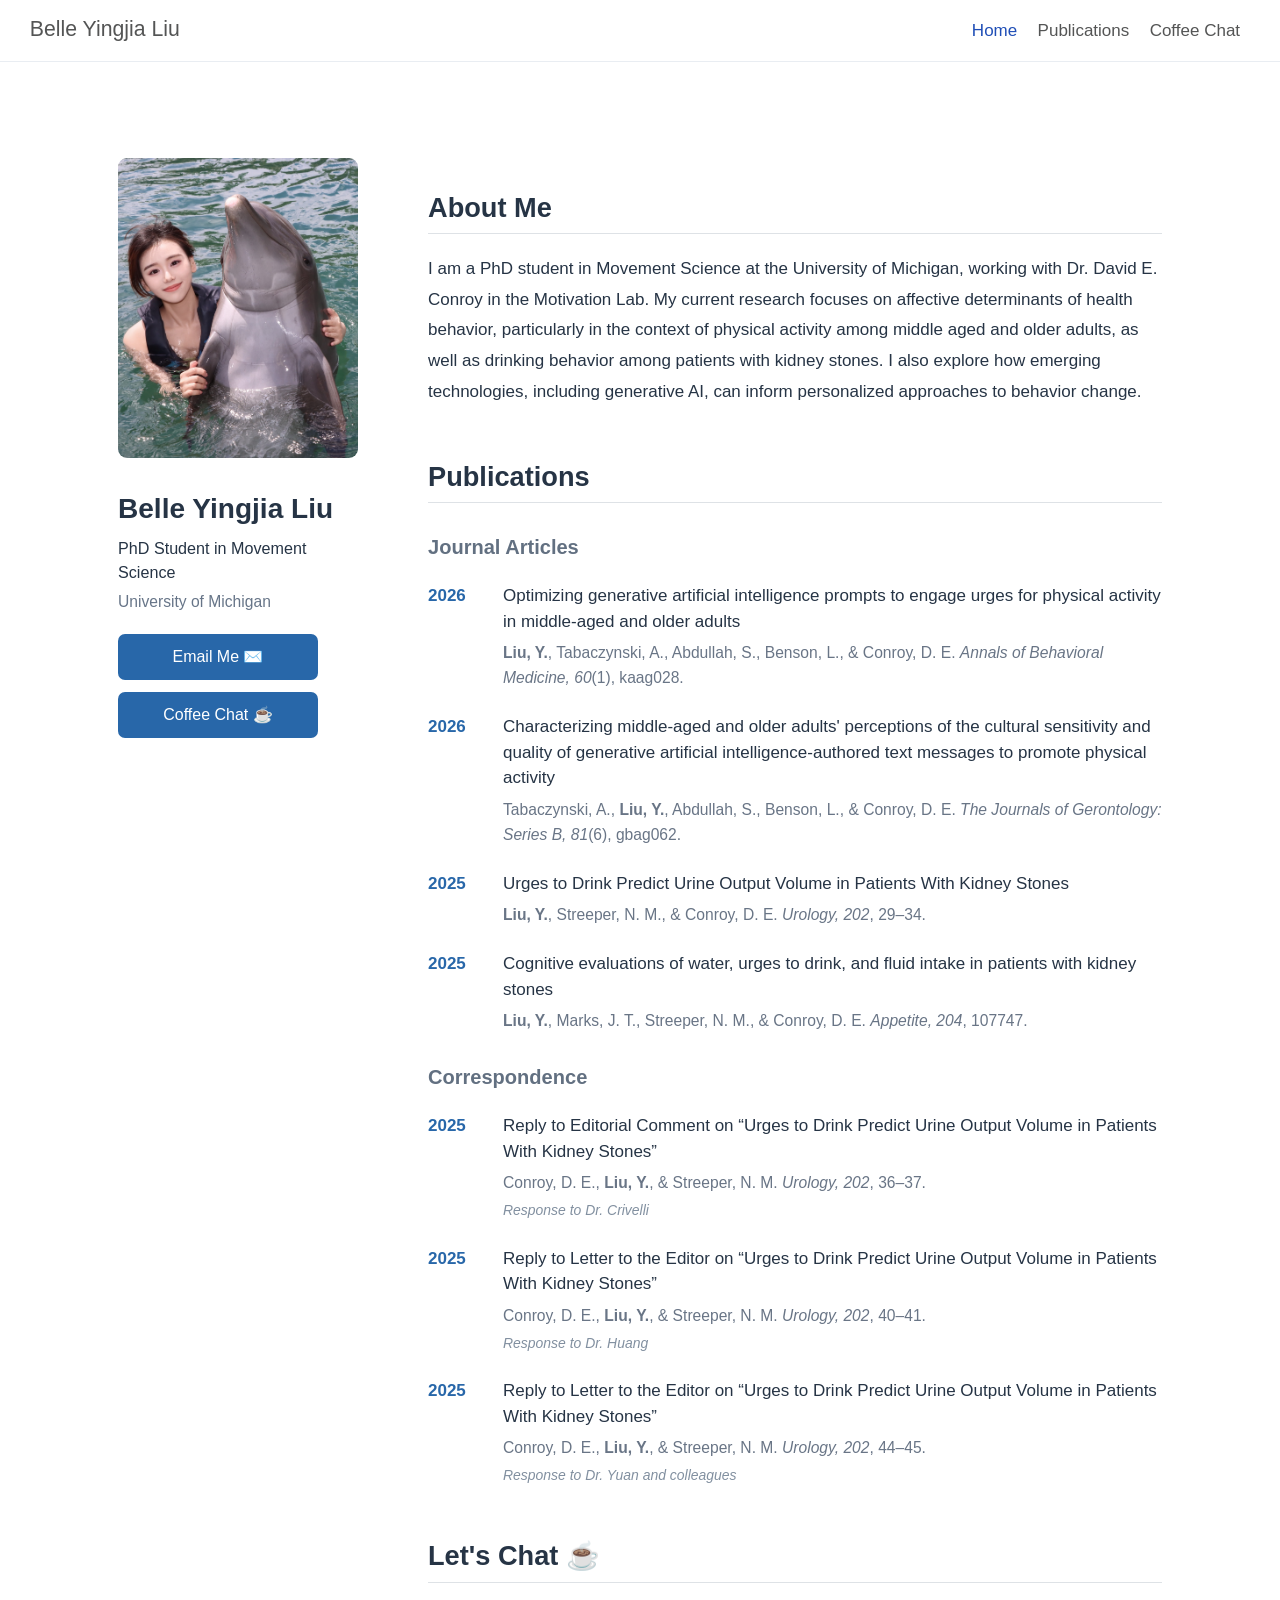
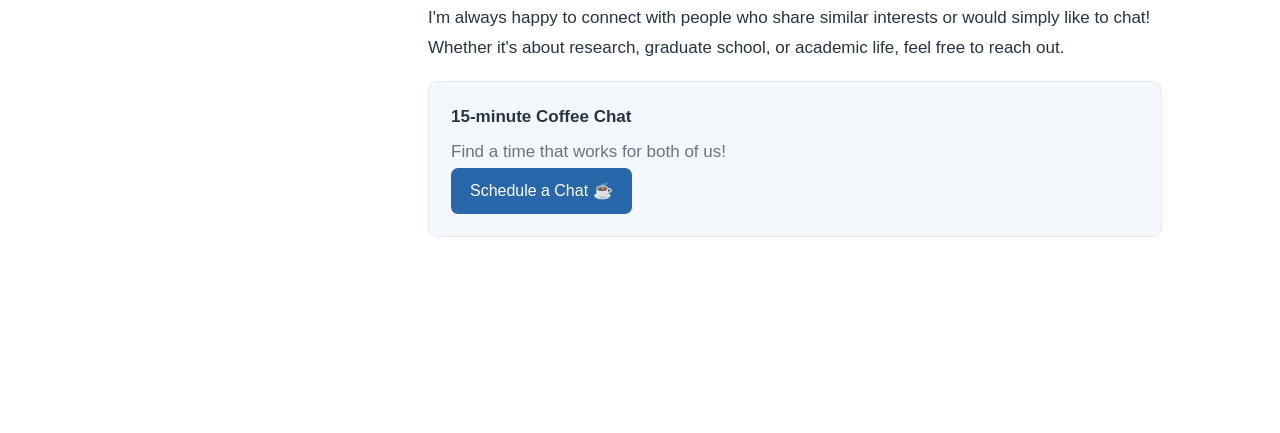
==== index.html @ 6e609e0e "Built site for gh-pages" ====
<!DOCTYPE html>
<html xmlns="http://www.w3.org/1999/xhtml" lang="en" xml:lang="en"><head>

<meta charset="utf-8">
<meta name="generator" content="quarto-1.11.9">

<meta name="viewport" content="width=device-width, initial-scale=1.0, user-scalable=yes">


<title>Belle Yingjia Liu</title>
<style>
/* Default styles provided by pandoc.
** See https://pandoc.org/MANUAL.html#variables-for-html for config info.
*/
span.smallcaps{font-variant: small-caps;}
div.columns{display: flex; gap: 1.5em;}
div.column{flex: auto;}
@media screen {
div.columns{gap: min(4vw, 1.5em);}
div.column{overflow-x: auto;}
}
div.hanging-indent{margin-left: 1.5em; text-indent: -1.5em;}
ul.task-list{list-style: none;}
ul.task-list li input[type="checkbox"] {
  width: 0.8em;
  margin: 0 0.8em 0.2em -1em; /* quarto-specific, see https://github.com/quarto-dev/quarto-cli/issues/4556 */ 
  vertical-align: middle;
}
</style>


<script src="site_libs/quarto-nav/quarto-nav.js"></script>
<script src="site_libs/quarto-nav/headroom.min.js"></script>
<script src="site_libs/clipboard/clipboard.min.js"></script>
<script src="site_libs/quarto-html/quarto.js" type="module"></script>
<script src="site_libs/quarto-html/tabsets/tabsets.js" type="module"></script>
<script src="site_libs/quarto-html/scrollable-regions/scrollable-regions.js" type="module"></script>
<script src="site_libs/quarto-html/popper.min.js"></script>
<script src="site_libs/quarto-html/tippy.umd.min.js"></script>
<script src="site_libs/quarto-html/anchor.min.js"></script>
<link href="site_libs/quarto-html/tippy.css" rel="stylesheet">
<link href="site_libs/quarto-html/quarto-syntax-highlighting-63b5708e65d6cd79cd7618c58d0c21e7.css" rel="stylesheet" id="quarto-text-highlighting-styles">
<script src="site_libs/bootstrap/bootstrap.min.js"></script>
<link href="site_libs/bootstrap/bootstrap-icons.css" rel="stylesheet">
<link href="site_libs/bootstrap/bootstrap-d31a0c91b01e363be7b7a36e602e2c70.min.css" rel="stylesheet" append-hash="true" id="quarto-bootstrap" data-mode="light">
<script id="quarto-search-options" type="application/json">{
  "language": {
    "search-no-results-text": "No results",
    "search-matching-documents-text": "matching documents",
    "search-copy-link-title": "Copy link to search",
    "search-hide-matches-text": "Hide additional matches",
    "search-more-match-text": "more match in this document",
    "search-more-matches-text": "more matches in this document",
    "search-clear-button-title": "Clear",
    "search-text-placeholder": "",
    "search-detached-cancel-button-title": "Cancel",
    "search-submit-button-title": "Submit",
    "search-label": "Search"
  }
}</script>


<link rel="stylesheet" href="styles.css">
</head>

<body class="nav-fixed quarto-light"><a id="quarto-skip-link" class="visually-hidden-focusable" href="#quarto-document-content">Skip to main content</a>

<div id="quarto-search-results"></div>
  <header id="quarto-header" class="headroom fixed-top">
    <nav class="navbar navbar-expand-lg " data-bs-theme="dark" aria-label="Site">
      <div class="navbar-container container-fluid">
      <div class="navbar-brand-container mx-auto">
    <a class="navbar-brand" href="./index.html">
    <span class="navbar-title">Belle Yingjia Liu</span>
    </a>
  </div>
          <button class="navbar-toggler" type="button" data-bs-toggle="collapse" data-bs-target="#navbarCollapse" aria-controls="navbarCollapse" aria-expanded="false" aria-label="Toggle navigation" onclick="if (window.quartoToggleHeadroom) { window.quartoToggleHeadroom(); }">
  <span class="navbar-toggler-icon"></span>
</button>
          <div class="collapse navbar-collapse" id="navbarCollapse">
            <ul class="navbar-nav navbar-nav-scroll ms-auto">
  <li class="nav-item">
    <a class="nav-link active" href="./index.html" aria-current="page"> 
<span class="menu-text">Home</span></a>
  </li>  
  <li class="nav-item">
    <a class="nav-link" href="./index.html#publications"> 
<span class="menu-text">Publications</span></a>
  </li>  
  <li class="nav-item">
    <a class="nav-link" href="./index.html#coffee-chat"> 
<span class="menu-text">Coffee Chat</span></a>
  </li>  
</ul>
          </div> <!-- /navcollapse -->
            <div class="quarto-navbar-tools">
</div>
      </div> <!-- /container-fluid -->
    </nav>
</header>
<!-- content -->
<div id="quarto-content" class="quarto-container page-columns page-rows-contents page-layout-full page-navbar">
<!-- sidebar -->
<!-- margin-sidebar -->
    
<!-- main -->
<main class="content column-page" id="quarto-document-content" tabindex="-1">

<header id="title-block-header" class="quarto-title-block default">
<div class="quarto-title">
<h1 class="title">Belle Yingjia Liu</h1>
</div>



<div class="quarto-title-meta column-page">

    
  
    
  </div>
  


</header>


<div class="academic-layout">

  <div class="profile-sidebar">
    <img src="images/profile.jpg" alt="Belle Yingjia Liu" class="profile-photo">

    <h1>Belle Yingjia Liu</h1>
    <p class="position">PhD Student in Movement Science</p>
    <p class="affiliation">University of Michigan</p>


    <div class="contact-actions">
    <a href="mailto:belleliu@umich.edu" class="coffee-button">
        Email Me ✉️ 
    </a>

    <a href="#coffee-chat" class="coffee-button">
        Coffee Chat ☕ 
    </a>
    </div>

  </div>

  <div class="academic-content">

    <section id="about">
    <h2 class="anchored">About Me</h2>
    <p>
        I am a PhD student in Movement Science at the University of Michigan, working with Dr. David E. Conroy in the Motivation Lab. My current research focuses on affective determinants of health behavior, particularly in the context of physical activity among middle aged and older adults, as well as drinking behavior among patients with kidney stones. I also explore how emerging technologies, including generative AI, can inform personalized approaches to behavior change.
    </p>
    </section>

    <section id="publications">
    <h2 class="anchored">Publications</h2>

    <h3 class="publication-group-heading anchored">Journal Articles</h3>

    <div class="publication">
        <span class="year">2026</span>
        <div>
        <strong>
            <a href="https://doi.org/10.1093/abm/kaag028">
            Optimizing generative artificial intelligence
            prompts to engage urges for physical activity
            in middle-aged and older adults
            </a>
        </strong>
        <p>
            <strong>Liu, Y.</strong>, Tabaczynski, A.,
            Abdullah, S., Benson, L., &amp; Conroy, D. E.
            <em>Annals of Behavioral Medicine, 60</em>(1),
            kaag028.
        </p>
        </div>
    </div>

    <div class="publication">
        <span class="year">2026</span>
        <div>
        <strong>
            <a href="https://doi.org/10.1093/geronb/gbag062">
            Characterizing middle-aged and older adults'
            perceptions of the cultural sensitivity and
            quality of generative artificial
            intelligence-authored text messages to
            promote physical activity
            </a>
        </strong>
        <p>
            Tabaczynski, A., <strong>Liu, Y.</strong>,
            Abdullah, S., Benson, L., &amp; Conroy, D. E.
            <em>The Journals of Gerontology: Series B,
            81</em>(6), gbag062.
        </p>
        </div>
    </div>

    <div class="publication">
        <span class="year">2025</span>
        <div>
        <strong>
            <a href="https://doi.org/10.1016/j.urology.2025.04.035">
            Urges to Drink Predict Urine Output Volume
            in Patients With Kidney Stones
            </a>
        </strong>
        <p>
            <strong>Liu, Y.</strong>, Streeper, N. M.,
            &amp; Conroy, D. E.
            <em>Urology, 202</em>, 29–34.
        </p>
        </div>
    </div>

    <div class="publication">
        <span class="year">2025</span>
        <div>
        <strong>
            <a href="https://doi.org/10.1016/j.appet.2024.107747">
            Cognitive evaluations of water, urges to drink,
            and fluid intake in patients with kidney stones
            </a>
        </strong>
        <p>
            <strong>Liu, Y.</strong>, Marks, J. T.,
            Streeper, N. M., &amp; Conroy, D. E.
            <em>Appetite, 204</em>, 107747.
        </p>
        </div>
    </div>

    <h3 class="publication-group-heading anchored">Correspondence</h3>

    <div class="publication">
        <span class="year">2025</span>
        <div>
        <strong>
            <a href="https://doi.org/10.1016/j.urology.2025.05.055">
            Reply to Editorial Comment on
            “Urges to Drink Predict Urine Output Volume
            in Patients With Kidney Stones”
            </a>
        </strong>
        <p>
            Conroy, D. E., <strong>Liu, Y.</strong>,
            &amp; Streeper, N. M.
            <em>Urology, 202</em>, 36–37.
        </p>
        <p class="reply-context">
            Response to Dr. Crivelli
        </p>
        </div>
    </div>

    <div class="publication">
        <span class="year">2025</span>
        <div>
        <strong>
            <a href="https://doi.org/10.1016/j.urology.2025.05.049">
            Reply to Letter to the Editor on
            “Urges to Drink Predict Urine Output Volume
            in Patients With Kidney Stones”
            </a>
        </strong>
        <p>
            Conroy, D. E., <strong>Liu, Y.</strong>,
            &amp; Streeper, N. M.
            <em>Urology, 202</em>, 40–41.
        </p>
        <p class="reply-context">
            Response to Dr. Huang
        </p>
        </div>
    </div>

    <div class="publication">
        <span class="year">2025</span>
        <div>
        <strong>
            <a href="https://doi.org/10.1016/j.urology.2025.05.054">
            Reply to Letter to the Editor on
            “Urges to Drink Predict Urine Output Volume
            in Patients With Kidney Stones”
            </a>
        </strong>
        <p>
            Conroy, D. E., <strong>Liu, Y.</strong>,
            &amp; Streeper, N. M.
            <em>Urology, 202</em>, 44–45.
        </p>
        <p class="reply-context">
            Response to Dr. Yuan and colleagues
        </p>
        </div>
    </div>

    </section>


    
    
    <section id="coffee-chat">
    <h2 class="anchored">Let's Chat ☕</h2>

    <p>
        I'm always happy to connect with people
        who share similar interests or would simply
        like to chat! Whether it's about research,
        graduate school, or academic life,
        feel free to reach out.
    </p>

    <div class="booking-card">
        <strong>15-minute Coffee Chat</strong>
        <p>
        Find a time that works for both of us!
        </p>

        <a href="https://calendar.app.google/J6MBMB7j5QumhRT88" target="_blank" rel="noopener noreferrer" class="coffee-button">
        Schedule a Chat ☕
        </a>
    </div>
    </section>

  </div>
</div>



</main> <!-- /main -->
<script id="quarto-html-after-body" type="application/javascript">
  window.document.addEventListener("DOMContentLoaded", function (event) {
    const icon = "";
    const anchorJS = new window.AnchorJS();
    anchorJS.options = {
      placement: 'right',
      icon: icon
    };
    anchorJS.add('.anchored');
    const isCodeAnnotation = (el) => {
      for (const clz of el.classList) {
        if (clz.startsWith('code-annotation-')) {                     
          return true;
        }
      }
      return false;
    }
    const onCopySuccess = function(e) {
      // button target
      const button = e.trigger;
      // don't keep focus
      button.blur();
      // flash "checked"
      button.classList.add('code-copy-button-checked');
      var currentTitle = button.getAttribute("title");
      button.setAttribute("title", "Copied!");
      let tooltip;
      if (window.bootstrap) {
        button.setAttribute("data-bs-toggle", "tooltip");
        button.setAttribute("data-bs-placement", "left");
        button.setAttribute("data-bs-title", "Copied!");
        tooltip = new bootstrap.Tooltip(button, 
          { trigger: "manual", 
            customClass: "code-copy-button-tooltip",
            offset: [0, -8]});
        tooltip.show();    
      }
      setTimeout(function() {
        if (tooltip) {
          tooltip.hide();
          button.removeAttribute("data-bs-title");
          button.removeAttribute("data-bs-toggle");
          button.removeAttribute("data-bs-placement");
        }
        button.setAttribute("title", currentTitle);
        button.classList.remove('code-copy-button-checked');
      }, 1000);
      // clear code selection
      e.clearSelection();
    }
    const getTextToCopy = function(trigger) {
      const outerScaffold = trigger.parentElement.cloneNode(true);
      const codeEl = outerScaffold.querySelector('code');
      for (const childEl of codeEl.children) {
        if (isCodeAnnotation(childEl)) {
          childEl.remove();
        }
      }
      return codeEl.innerText;
    }
    const clipboard = new window.ClipboardJS('.code-copy-button:not([data-in-quarto-modal])', {
      text: getTextToCopy
    });
    clipboard.on('success', onCopySuccess);
    if (window.document.getElementById('quarto-embedded-source-code-modal')) {
      const clipboardModal = new window.ClipboardJS('.code-copy-button[data-in-quarto-modal]', {
        text: getTextToCopy,
        container: window.document.getElementById('quarto-embedded-source-code-modal')
      });
      clipboardModal.on('success', onCopySuccess);
    }
      var localhostRegex = new RegExp(/^(?:http|https):\/\/localhost\:?[0-9]*\//);
      var mailtoRegex = new RegExp(/^mailto:/);
        var filterRegex = new RegExp('/' + window.location.host + '/');
      var isInternal = (href) => {
          return filterRegex.test(href) || localhostRegex.test(href) || mailtoRegex.test(href);
      }
      // Inspect non-navigation links and adorn them if external
      window.quartoDecorateExternalLinks = function (root) {
     var links = (root || window.document).querySelectorAll('a[href]:not(.nav-link):not(.navbar-brand):not(.toc-action):not(.sidebar-link):not(.sidebar-item-toggle):not(.pagination-link):not(.no-external):not([aria-hidden]):not(.dropdown-item):not(.quarto-navigation-tool):not(.about-link)');
      for (var i=0; i<links.length; i++) {
        const link = links[i];
        if (!isInternal(link.href)) {
          // undo the damage that might have been done by quarto-nav.js in the case of
          // links that we want to consider external
          if (link.dataset.originalHref !== undefined) {
            link.href = link.dataset.originalHref;
          }
          if (!link.classList.contains('no-external-icon')) {
          }
        }
      }
      };
      window.quartoDecorateExternalLinks(window.document);
    // Esc closes the popup (WCAG 1.4.13) and focus leaving both trigger and
    // popup closes it (WCAG 2.4.11); tippy handles neither for interactive popups.
    const hideOnEscAndFocusOut = {
      name: 'hideOnEscAndFocusOut',
      defaultValue: true,
      fn(instance) {
        const dismiss = () => {
          // A show scheduled by the trigger delay would otherwise reopen it
          instance.clearDelayTimeouts();
          instance.hide();
        };
        const onKeyDown = (event) => {
          if (event.key !== 'Escape') {
            return;
          }
          // Keep Esc from also reaching page handlers (e.g. reveal.js overview),
          // except an open reveal.js slide menu, which Esc should close too.
          // The menu handles keys only when its keyboard option is on.
          const menuHandlesEsc = window.Reveal?.getPlugin?.('menu')?.isOpen() &&
            window.Reveal.getConfig().menu?.keyboard !== false;
          if (!menuHandlesEsc) {
            event.stopPropagation();
          }
          if (instance.popper.contains(window.document.activeElement)) {
            // Disabled while refocusing so the focus trigger does not reopen it
            instance.disable();
            instance.reference.focus();
            instance.enable();
          }
          dismiss();
        };
        const onFocusOut = (event) => {
          const target = event.relatedTarget;
          if (target && !instance.reference.contains(target) &&
              !instance.popper.contains(target)) {
            dismiss();
          }
        };
        // On the trigger too: a click trigger (code-annotations: select) has no
        // blur handling. Attached for the instance's lifetime so leaving the
        // trigger also cancels a show still pending on the trigger delay.
        instance.reference.addEventListener('focusout', onFocusOut);
        return {
          onShow() {
            window.document.addEventListener('keydown', onKeyDown, true);
            instance.popper.addEventListener('focusout', onFocusOut);
          },
          onHide() {
            window.document.removeEventListener('keydown', onKeyDown, true);
            instance.popper.removeEventListener('focusout', onFocusOut);
          },
          onDestroy() {
            instance.reference.removeEventListener('focusout', onFocusOut);
          },
        };
      },
    };
    function tippyHover(el, contentFn, onTriggerFn, onUntriggerFn) {
      const config = {
        allowHTML: true,
        maxWidth: 500,
        delay: 100,
        arrow: false,
        appendTo: function(el) {
            return el.parentElement;
        },
        interactive: true,
        interactiveBorder: 10,
        theme: 'quarto',
        placement: 'bottom-start',
        plugins: [hideOnEscAndFocusOut],
      };
      if (contentFn) {
        config.content = contentFn;
      }
      if (onTriggerFn) {
        config.onTrigger = onTriggerFn;
      }
      if (onUntriggerFn) {
        config.onUntrigger = onUntriggerFn;
      }
      window.tippy(el, config); 
    }
    const noterefs = window.document.querySelectorAll('a[role="doc-noteref"]');
    for (var i=0; i<noterefs.length; i++) {
      const ref = noterefs[i];
      tippyHover(ref, function() {
        // use id or data attribute instead here
        let href = ref.getAttribute('data-footnote-href') || ref.getAttribute('href');
        try { href = new URL(href).hash; } catch {}
        const id = href.replace(/^#\/?/, "");
        const note = window.document.getElementById(id);
        if (note) {
          return note.innerHTML;
        } else {
          return "";
        }
      });
    }
    const xrefs = window.document.querySelectorAll('a.quarto-xref');
    const processXRef = (id, note) => {
      // Strip column container classes
      const stripColumnClz = (el) => {
        el.classList.remove("page-full", "page-columns");
        if (el.children) {
          for (const child of el.children) {
            stripColumnClz(child);
          }
        }
      }
      stripColumnClz(note)
      if (id === null || id.startsWith('sec-')) {
        // Special case sections, only their first couple elements
        const container = document.createElement("div");
        if (note.children && note.children.length > 2) {
          container.appendChild(note.children[0].cloneNode(true));
          for (let i = 1; i < note.children.length; i++) {
            const child = note.children[i];
            if (child.tagName === "P" && child.innerText === "") {
              continue;
            } else {
              container.appendChild(child.cloneNode(true));
              break;
            }
          }
          if (window.Quarto?.typesetMath) {
            window.Quarto.typesetMath(container);
          }
          return container.innerHTML
        } else {
          if (window.Quarto?.typesetMath) {
            window.Quarto.typesetMath(note);
          }
          return note.innerHTML;
        }
      } else {
        // Remove any anchor links if they are present
        const anchorLink = note.querySelector('a.anchorjs-link');
        if (anchorLink) {
          anchorLink.remove();
        }
        if (window.Quarto?.typesetMath) {
          window.Quarto.typesetMath(note);
        }
        if (note.classList.contains("callout")) {
          return note.outerHTML;
        } else {
          return note.innerHTML;
        }
      }
    }
    for (var i=0; i<xrefs.length; i++) {
      const xref = xrefs[i];
      tippyHover(xref, undefined, function(instance) {
        instance.disable();
        let url = xref.getAttribute('href');
        let hash = undefined; 
        if (url.startsWith('#')) {
          hash = url;
        } else {
          try { hash = new URL(url).hash; } catch {}
        }
        if (hash) {
          const id = hash.replace(/^#\/?/, "");
          const note = window.document.getElementById(id);
          if (note !== null) {
            try {
              const html = processXRef(id, note.cloneNode(true));
              instance.setContent(html);
            } finally {
              instance.enable();
              instance.show();
            }
          } else {
            // See if we can fetch this
            fetch(url.split('#')[0])
            .then(res => res.text())
            .then(html => {
              const parser = new DOMParser();
              const htmlDoc = parser.parseFromString(html, "text/html");
              const note = htmlDoc.getElementById(id);
              if (note !== null) {
                const html = processXRef(id, note);
                instance.setContent(html);
              } 
            }).finally(() => {
              instance.enable();
              instance.show();
            });
          }
        } else {
          // See if we can fetch a full url (with no hash to target)
          // This is a special case and we should probably do some content thinning / targeting
          fetch(url)
          .then(res => res.text())
          .then(html => {
            const parser = new DOMParser();
            const htmlDoc = parser.parseFromString(html, "text/html");
            const note = htmlDoc.querySelector('main.content');
            if (note !== null) {
              // This should only happen for chapter cross references
              // (since there is no id in the URL)
              // remove the first header
              if (note.children.length > 0 && note.children[0].tagName === "HEADER") {
                note.children[0].remove();
              }
              const html = processXRef(null, note);
              instance.setContent(html);
            } 
          }).finally(() => {
            instance.enable();
            instance.show();
          });
        }
      }, function(instance) {
      });
    }
        let selectedAnnoteEl;
        const selectorForAnnotation = ( cell, annotation) => {
          let cellAttr = 'data-code-cell="' + cell + '"';
          let lineAttr = 'data-code-annotation="' +  annotation + '"';
          const selector = 'span[' + cellAttr + '][' + lineAttr + ']';
          return selector;
        }
        const selectCodeLines = (annoteEl) => {
          const doc = window.document;
          const targetCell = annoteEl.getAttribute("data-target-cell");
          const targetAnnotation = annoteEl.getAttribute("data-target-annotation");
          const annoteSpan = window.document.querySelector(selectorForAnnotation(targetCell, targetAnnotation));
          const lines = annoteSpan.getAttribute("data-code-lines").split(",");
          const lineIds = lines.map((line) => {
            return targetCell + "-" + line;
          })
          // Each band is positioned against its own containing block, which is
          // not the offsetParent of the lines, so place it from client rects.
          const placeBand = (band, firstEl, lastEl, codeBlock) => {
            const container = band.offsetParent;
            if (container === null) {
              return;
            }
            const containerRect = container.getBoundingClientRect();
            // Reveal.js scales slides with a transform, so convert client
            // pixels back to the CSS pixels of the container.
            const scale = containerRect.height / container.offsetHeight || 1;
            const firstRect = firstEl.getBoundingClientRect();
            const lastRect = lastEl.getBoundingClientRect();
            const top = (firstRect.top - containerRect.top) / scale - container.clientTop + container.scrollTop;
            const height = (lastRect.bottom - firstRect.top) / scale;
            band.style.top = top - 2 + "px";
            band.style.height = height + 4 + "px";
            if (codeBlock) {
              // Without the copy button wrapper, the containing block is wider
              // than the code block, so span the code block explicitly.
              const blockRect = codeBlock.getBoundingClientRect();
              band.style.left = (blockRect.left - containerRect.left) / scale - container.clientLeft + container.scrollLeft + "px";
              band.style.width = blockRect.width / scale + "px";
            }
          };
          if (lineIds.length > 0) {
            const el = window.document.getElementById(lineIds[0]);
            const lastEl = window.document.getElementById(lineIds[lineIds.length - 1]);
            const parent = el.parentElement.parentElement;
            // cook up a div (if necessary) and position it
            let div = window.document.getElementById("code-annotation-line-highlight");
            if (div === null) {
              div = window.document.createElement("div");
              div.setAttribute("id", "code-annotation-line-highlight");
              div.style.position = 'absolute';
              parent.appendChild(div);
            }
            placeBand(div, el, lastEl, parent.closest("div.sourceCode") || parent);
            let gutterDiv = window.document.getElementById("code-annotation-line-highlight-gutter");
            if (gutterDiv === null) {
              gutterDiv = window.document.createElement("div");
              gutterDiv.setAttribute("id", "code-annotation-line-highlight-gutter");
              gutterDiv.style.position = 'absolute';
              const codeCell = window.document.getElementById(targetCell);
              const gutter = codeCell.querySelector('.code-annotation-gutter');
              gutter.appendChild(gutterDiv);
            }
            placeBand(gutterDiv, el, lastEl);
            selectedAnnoteEl = annoteEl;
          }
        };
        const unselectCodeLines = () => {
          const elementsIds = ["code-annotation-line-highlight", "code-annotation-line-highlight-gutter"];
          elementsIds.forEach((elId) => {
            const div = window.document.getElementById(elId);
            if (div) {
              div.remove();
            }
          });
          selectedAnnoteEl = undefined;
        };
          // Handle positioning of the toggle
      window.addEventListener(
        "resize",
        throttle(() => {
          elRect = undefined;
          if (selectedAnnoteEl) {
            selectCodeLines(selectedAnnoteEl);
          }
        }, 10)
      );
      function throttle(fn, ms) {
      let throttle = false;
      let timer;
        return (...args) => {
          if(!throttle) { // first call gets through
              fn.apply(this, args);
              throttle = true;
          } else { // all the others get throttled
              if(timer) clearTimeout(timer); // cancel #2
              timer = setTimeout(() => {
                fn.apply(this, args);
                timer = throttle = false;
              }, ms);
          }
        };
      }
        // Attach click handler to the DT
        const annoteDls = window.document.querySelectorAll('dt[data-target-cell]');
        for (const annoteDlNode of annoteDls) {
          annoteDlNode.addEventListener('click', (event) => {
            const clickedEl = event.target;
            if (clickedEl !== selectedAnnoteEl) {
              unselectCodeLines();
              const activeEl = window.document.querySelector('dt[data-target-cell].code-annotation-active');
              if (activeEl) {
                activeEl.classList.remove('code-annotation-active');
              }
              selectCodeLines(clickedEl);
              clickedEl.classList.add('code-annotation-active');
            } else {
              // Unselect the line
              unselectCodeLines();
              clickedEl.classList.remove('code-annotation-active');
            }
          });
        }
    const findCites = (el) => {
      const parentEl = el.parentElement;
      if (parentEl) {
        const cites = parentEl.dataset.cites;
        if (cites) {
          return {
            el,
            cites: cites.split(' ')
          };
        } else {
          return findCites(el.parentElement)
        }
      } else {
        return undefined;
      }
    };
    var bibliorefs = window.document.querySelectorAll('a[role="doc-biblioref"]');
    for (var i=0; i<bibliorefs.length; i++) {
      const ref = bibliorefs[i];
      const citeInfo = findCites(ref);
      if (citeInfo) {
        tippyHover(citeInfo.el, function() {
          var popup = window.document.createElement('div');
          citeInfo.cites.forEach(function(cite) {
            var citeDiv = window.document.createElement('div');
            citeDiv.classList.add('hanging-indent');
            citeDiv.classList.add('csl-entry');
            var biblioDiv = window.document.getElementById('ref-' + cite);
            if (biblioDiv) {
              citeDiv.innerHTML = biblioDiv.innerHTML;
            }
            popup.appendChild(citeDiv);
          });
          return popup.innerHTML;
        });
      }
    }
  });
  </script>
  <script type="application/javascript">
  window.quartoScrollableRegionsLabels = {"code":"Scrollable code","output":"Scrollable output"};
  </script>
</div> <!-- /content -->




</body></html>
---- site_libs/quarto-html/tippy.css ----
.tippy-box[data-animation=fade][data-state=hidden]{opacity:0}[data-tippy-root]{max-width:calc(100vw - 10px)}.tippy-box{position:relative;background-color:#333;color:#fff;border-radius:4px;font-size:14px;line-height:1.4;white-space:normal;outline:0;transition-property:transform,visibility,opacity}.tippy-box[data-placement^=top]>.tippy-arrow{bottom:0}.tippy-box[data-placement^=top]>.tippy-arrow:before{bottom:-7px;left:0;border-width:8px 8px 0;border-top-color:initial;transform-origin:center top}.tippy-box[data-placement^=bottom]>.tippy-arrow{top:0}.tippy-box[data-placement^=bottom]>.tippy-arrow:before{top:-7px;left:0;border-width:0 8px 8px;border-bottom-color:initial;transform-origin:center bottom}.tippy-box[data-placement^=left]>.tippy-arrow{right:0}.tippy-box[data-placement^=left]>.tippy-arrow:before{border-width:8px 0 8px 8px;border-left-color:initial;right:-7px;transform-origin:center left}.tippy-box[data-placement^=right]>.tippy-arrow{left:0}.tippy-box[data-placement^=right]>.tippy-arrow:before{left:-7px;border-width:8px 8px 8px 0;border-right-color:initial;transform-origin:center right}.tippy-box[data-inertia][data-state=visible]{transition-timing-function:cubic-bezier(.54,1.5,.38,1.11)}.tippy-arrow{width:16px;height:16px;color:#333}.tippy-arrow:before{content:"";position:absolute;border-color:transparent;border-style:solid}.tippy-content{position:relative;padding:5px 9px;z-index:1}
---- site_libs/quarto-html/quarto-syntax-highlighting-63b5708e65d6cd79cd7618c58d0c21e7.css ----
/* quarto syntax highlight colors */
:root {
  --quarto-hl-ot-color: #003B4F;
  --quarto-hl-at-color: #657422;
  --quarto-hl-ss-color: #20794D;
  --quarto-hl-an-color: #5E5E5E;
  --quarto-hl-fu-color: #4758AB;
  --quarto-hl-st-color: #20794D;
  --quarto-hl-cf-color: #003B4F;
  --quarto-hl-op-color: #5E5E5E;
  --quarto-hl-er-color: #AD0000;
  --quarto-hl-bn-color: #AD0000;
  --quarto-hl-al-color: #AD0000;
  --quarto-hl-va-color: #111111;
  --quarto-hl-bu-color: inherit;
  --quarto-hl-ex-color: inherit;
  --quarto-hl-pp-color: #AD0000;
  --quarto-hl-in-color: #5E5E5E;
  --quarto-hl-vs-color: #20794D;
  --quarto-hl-wa-color: #5E5E5E;
  --quarto-hl-do-color: #5E5E5E;
  --quarto-hl-im-color: #00769E;
  --quarto-hl-ch-color: #20794D;
  --quarto-hl-dt-color: #AD0000;
  --quarto-hl-fl-color: #AD0000;
  --quarto-hl-co-color: #5E5E5E;
  --quarto-hl-cv-color: #5E5E5E;
  --quarto-hl-cn-color: #8f5902;
  --quarto-hl-sc-color: #5E5E5E;
  --quarto-hl-dv-color: #AD0000;
  --quarto-hl-kw-color: #003B4F;
}

/* other quarto variables */
:root {
  --quarto-font-monospace: SFMono-Regular, Menlo, Monaco, Consolas, "Liberation Mono", "Courier New", monospace;
}

/* syntax highlight based on Pandoc's rules */
pre > code.sourceCode > span {
  color: #003B4F;
}

code.sourceCode > span {
  color: #003B4F;
}

div.sourceCode,
div.sourceCode pre.sourceCode {
  color: #003B4F;
}

/* Normal */
code span {
  color: #003B4F;
}

/* Alert */
code span.al {
  color: #AD0000;
  font-style: inherit;
}

/* Annotation */
code span.an {
  color: #5E5E5E;
  font-style: inherit;
}

/* Attribute */
code span.at {
  color: #657422;
  font-style: inherit;
}

/* BaseN */
code span.bn {
  color: #AD0000;
  font-style: inherit;
}

/* BuiltIn */
code span.bu {
  font-style: inherit;
}

/* ControlFlow */
code span.cf {
  color: #003B4F;
  font-weight: bold;
  font-style: inherit;
}

/* Char */
code span.ch {
  color: #20794D;
  font-style: inherit;
}

/* Constant */
code span.cn {
  color: #8f5902;
  font-style: inherit;
}

/* Comment */
code span.co {
  color: #5E5E5E;
  font-style: inherit;
}

/* CommentVar */
code span.cv {
  color: #5E5E5E;
  font-style: italic;
}

/* Documentation */
code span.do {
  color: #5E5E5E;
  font-style: italic;
}

/* DataType */
code span.dt {
  color: #AD0000;
  font-style: inherit;
}

/* DecVal */
code span.dv {
  color: #AD0000;
  font-style: inherit;
}

/* Error */
code span.er {
  color: #AD0000;
  font-style: inherit;
}

/* Extension */
code span.ex {
  font-style: inherit;
}

/* Float */
code span.fl {
  color: #AD0000;
  font-style: inherit;
}

/* Function */
code span.fu {
  color: #4758AB;
  font-style: inherit;
}

/* Import */
code span.im {
  color: #00769E;
  font-style: inherit;
}

/* Information */
code span.in {
  color: #5E5E5E;
  font-style: inherit;
}

/* Keyword */
code span.kw {
  color: #003B4F;
  font-weight: bold;
  font-style: inherit;
}

/* Operator */
code span.op {
  color: #5E5E5E;
  font-style: inherit;
}

/* Other */
code span.ot {
  color: #003B4F;
  font-style: inherit;
}

/* Preprocessor */
code span.pp {
  color: #AD0000;
  font-style: inherit;
}

/* SpecialChar */
code span.sc {
  color: #5E5E5E;
  font-style: inherit;
}

/* SpecialString */
code span.ss {
  color: #20794D;
  font-style: inherit;
}

/* String */
code span.st {
  color: #20794D;
  font-style: inherit;
}

/* Variable */
code span.va {
  color: #111111;
  font-style: inherit;
}

/* VerbatimString */
code span.vs {
  color: #20794D;
  font-style: inherit;
}

/* Warning */
code span.wa {
  color: #5E5E5E;
  font-style: italic;
}

.prevent-inlining {
  content: "</";
}

/*# sourceMappingURL=054cc16b9e9817627be6994582d2ffb5.css.map */
---- styles.css ----
body {
  font-family: "Avenir Next", Arial, sans-serif;
  color: #263445;
  background: #ffffff;
}

.navbar {
  background: white !important;
  border-bottom: 1px solid #e9edf2;
}

#title-block-header {
  display: none;
}

.academic-layout {
  max-width: 1100px;
  margin: 65px auto;
  padding: 0 28px;
  display: grid;
  grid-template-columns: 240px minmax(0, 1fr);
  gap: 70px;
  align-items: start;
}

.profile-sidebar {
  position: sticky;
  top: 100px;
}

.portrait-placeholder {
  width: 100%;
  aspect-ratio: 4 / 5;
  background: #eaf0f6;
  border-radius: 9px;
  display: flex;
  align-items: center;
  justify-content: center;
  color: #718198;
  margin-bottom: 24px;
}

.profile-sidebar h1 {
  font-size: 1.65rem;
  font-weight: 700;
  margin-bottom: 10px;
}

.position {
  font-size: 0.95rem;
  font-weight: 500;
  margin-bottom: 6px;
}

.affiliation {
  color: #677588;
  font-size: 0.92rem;
}

.profile-links {
  font-size: 0.85rem;
  color: #2867a9;
  margin: 20px 0;
}

.coffee-button {
  display: inline-block;
  background: #2867a9;
  color: white !important;
  padding: 11px 19px;
  border-radius: 7px;
  text-decoration: none;
  font-size: 0.94rem;
}

.coffee-button:hover {
  background: #194f86;
}

.academic-content section {
  margin-bottom: 54px;
  scroll-margin-top: 100px;
}

.academic-content h2 {
  font-size: 1.6rem;
  font-weight: 650;
  margin-bottom: 20px;
}

.academic-content p {
  line-height: 1.8;
}

.publication {
  display: grid;
  grid-template-columns: 55px 1fr;
  gap: 20px;
  margin-bottom: 24px;
}

.year {
  color: #2867a9;
  font-weight: 600;
}

.publication p {
  color: #697586;
  margin: 4px 0 0;
}

.booking-card {
  padding: 22px;
  background: #f4f7fb;
  border-radius: 9px;
  border: 1px solid #e4eaf2;
}

.booking-card p {
  color: #697586;
  margin: 8px 0 0;
}

@media (max-width: 760px) {
  .academic-layout {
    grid-template-columns: 1fr;
    gap: 42px;
    margin: 30px auto;
  }

  .profile-sidebar {
    position: static;
  }

  .portrait-placeholder {
    max-width: 220px;
  }
}


.profile-photo {
  display: block;
  width: 100%;
  aspect-ratio: 4 / 5;
  object-fit: cover;
  object-position: center;
  border-radius: 9px;
  margin-bottom: 24px;
}


/* Publication section headings */
.publication-group-heading {
  font-size: 1.18rem;
  font-weight: 600;
  color: #526174;
  margin-top: 32px;
  margin-bottom: 24px;
}

/* Publication title links */
.publication a {
  color: #263445;
  text-decoration: none;
  line-height: 1.5;
}

.publication a:hover {
  color: #2867a9;
  text-decoration: underline;
}

/* Author and journal details */
.publication p {
  font-size: 0.92rem;
  line-height: 1.6;
  margin-top: 6px;
}

/* Additional context for letters */
.publication .reply-context {
  font-size: 0.82rem;
  color: #8290a0;
  font-style: italic;
  margin-top: 4px;
}


.contact-actions {
  display: flex;
  flex-direction: column;
  gap: 12px;
  margin-top: 20px;
}

.contact-actions .coffee-button {
  display: block;
  width: 200px;
  text-align: center;
  margin: 0;
}
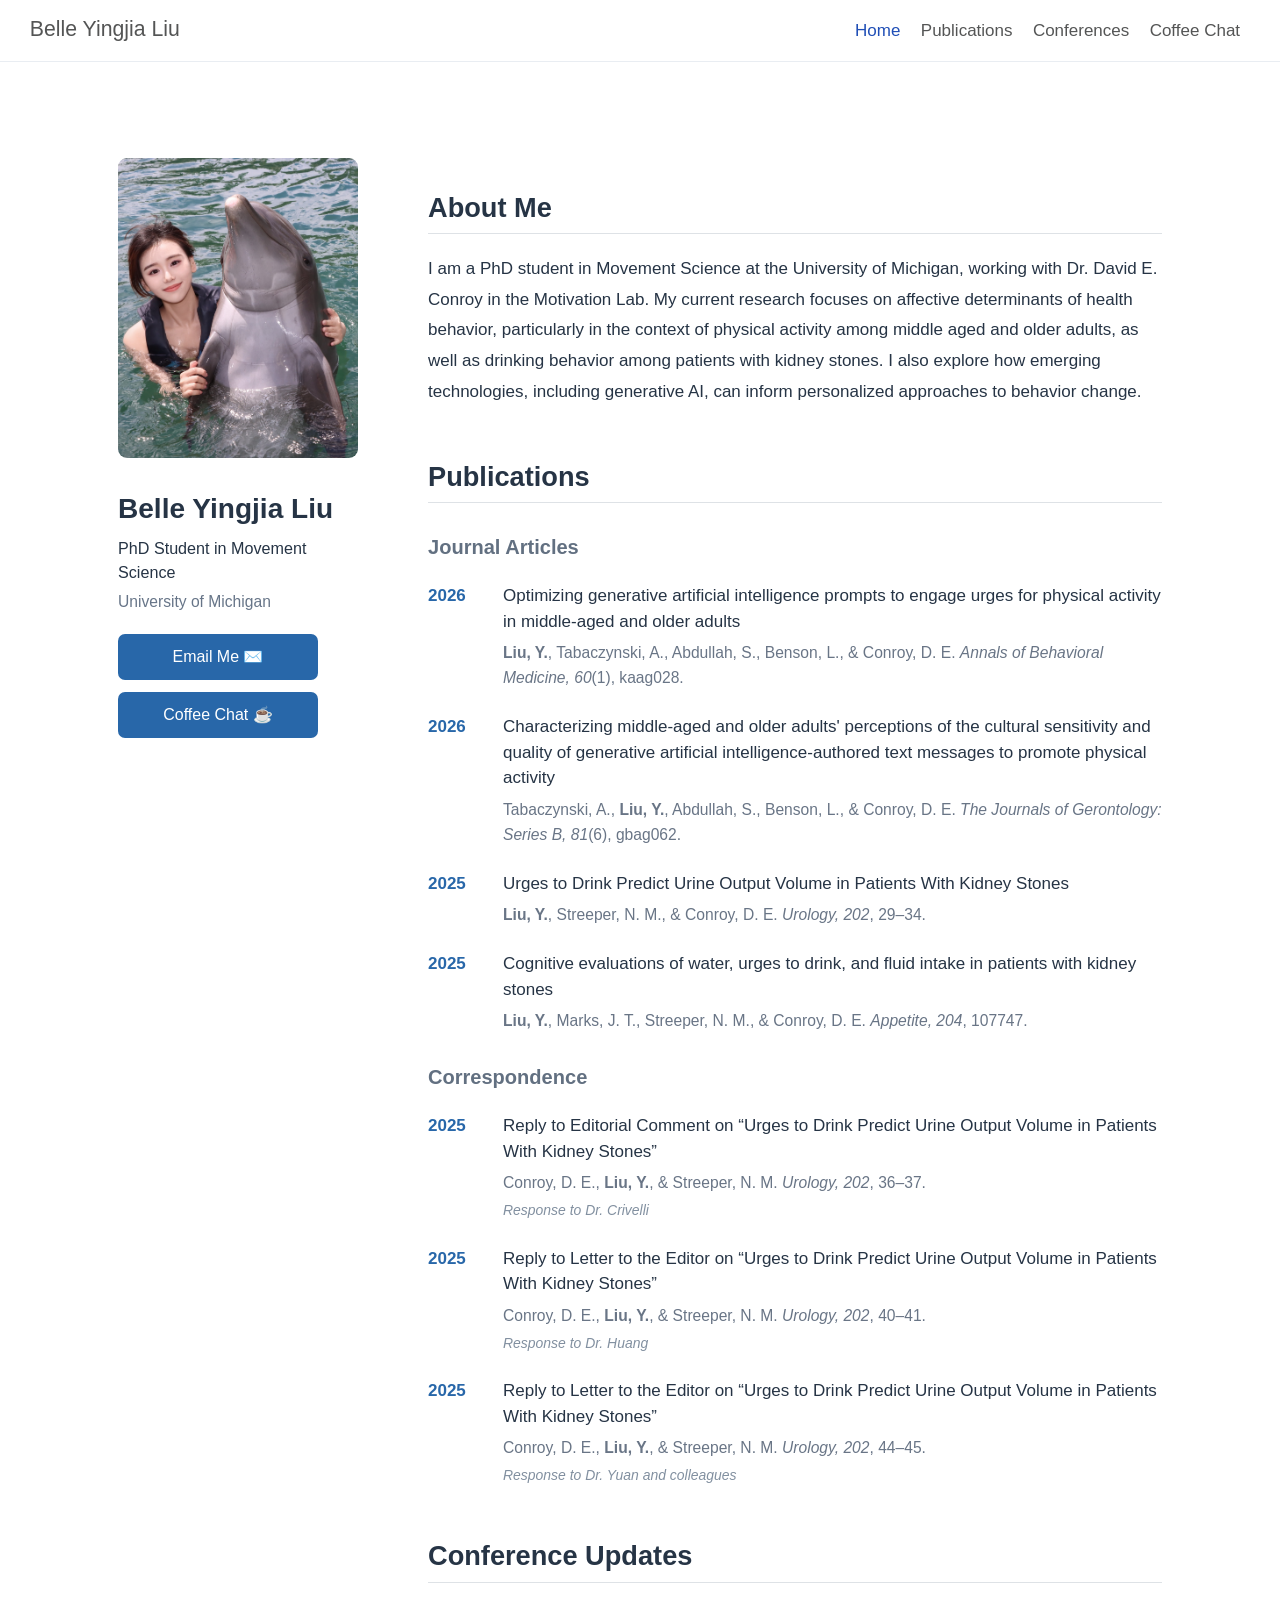
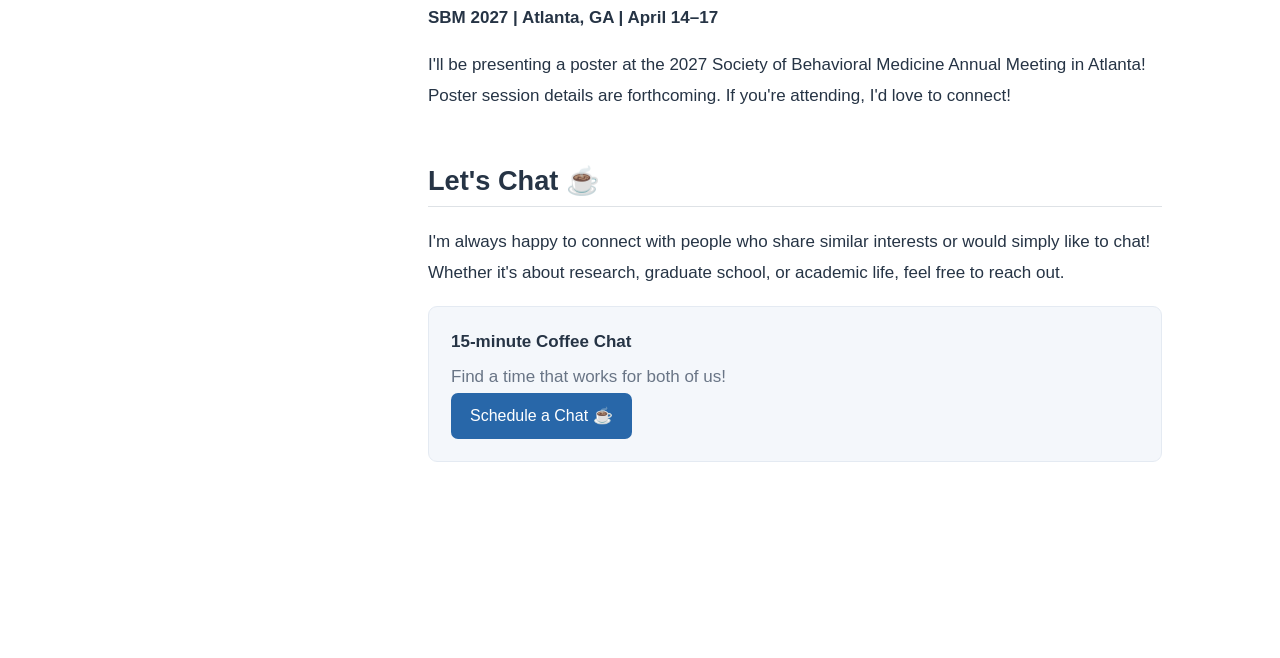
==== commit c2e67276: "Built site for gh-pages" ====
--- a/index.html
+++ b/index.html
@@ -88,6 +88,10 @@
 <span class="menu-text">Publications</span></a>
   </li>  
   <li class="nav-item">
+    <a class="nav-link" href="./index.html#conferences"> 
+<span class="menu-text">Conferences</span></a>
+  </li>  
+  <li class="nav-item">
     <a class="nav-link" href="./index.html#coffee-chat"> 
 <span class="menu-text">Coffee Chat</span></a>
   </li>  
@@ -304,6 +308,22 @@
 
 
     
+    <section id="conferences">
+    <h2 class="anchored">Conference Updates</h2>
+
+    <p>
+        <strong>SBM 2027 | Atlanta, GA | April 14–17</strong>
+    </p>
+
+    <p>
+        I'll be presenting a poster at the 2027
+        Society of Behavioral Medicine Annual Meeting
+        in Atlanta! Poster session details are
+        forthcoming. If you're attending,
+        I'd love to connect!
+    </p>
+    </section>
+
     
     <section id="coffee-chat">
     <h2 class="anchored">Let's Chat ☕</h2>
@@ -407,7 +427,7 @@
     }
       var localhostRegex = new RegExp(/^(?:http|https):\/\/localhost\:?[0-9]*\//);
       var mailtoRegex = new RegExp(/^mailto:/);
-        var filterRegex = new RegExp('/' + window.location.host + '/');
+        var filterRegex = new RegExp("https:\/\/yingjialiu\.com");
       var isInternal = (href) => {
           return filterRegex.test(href) || localhostRegex.test(href) || mailtoRegex.test(href);
       }
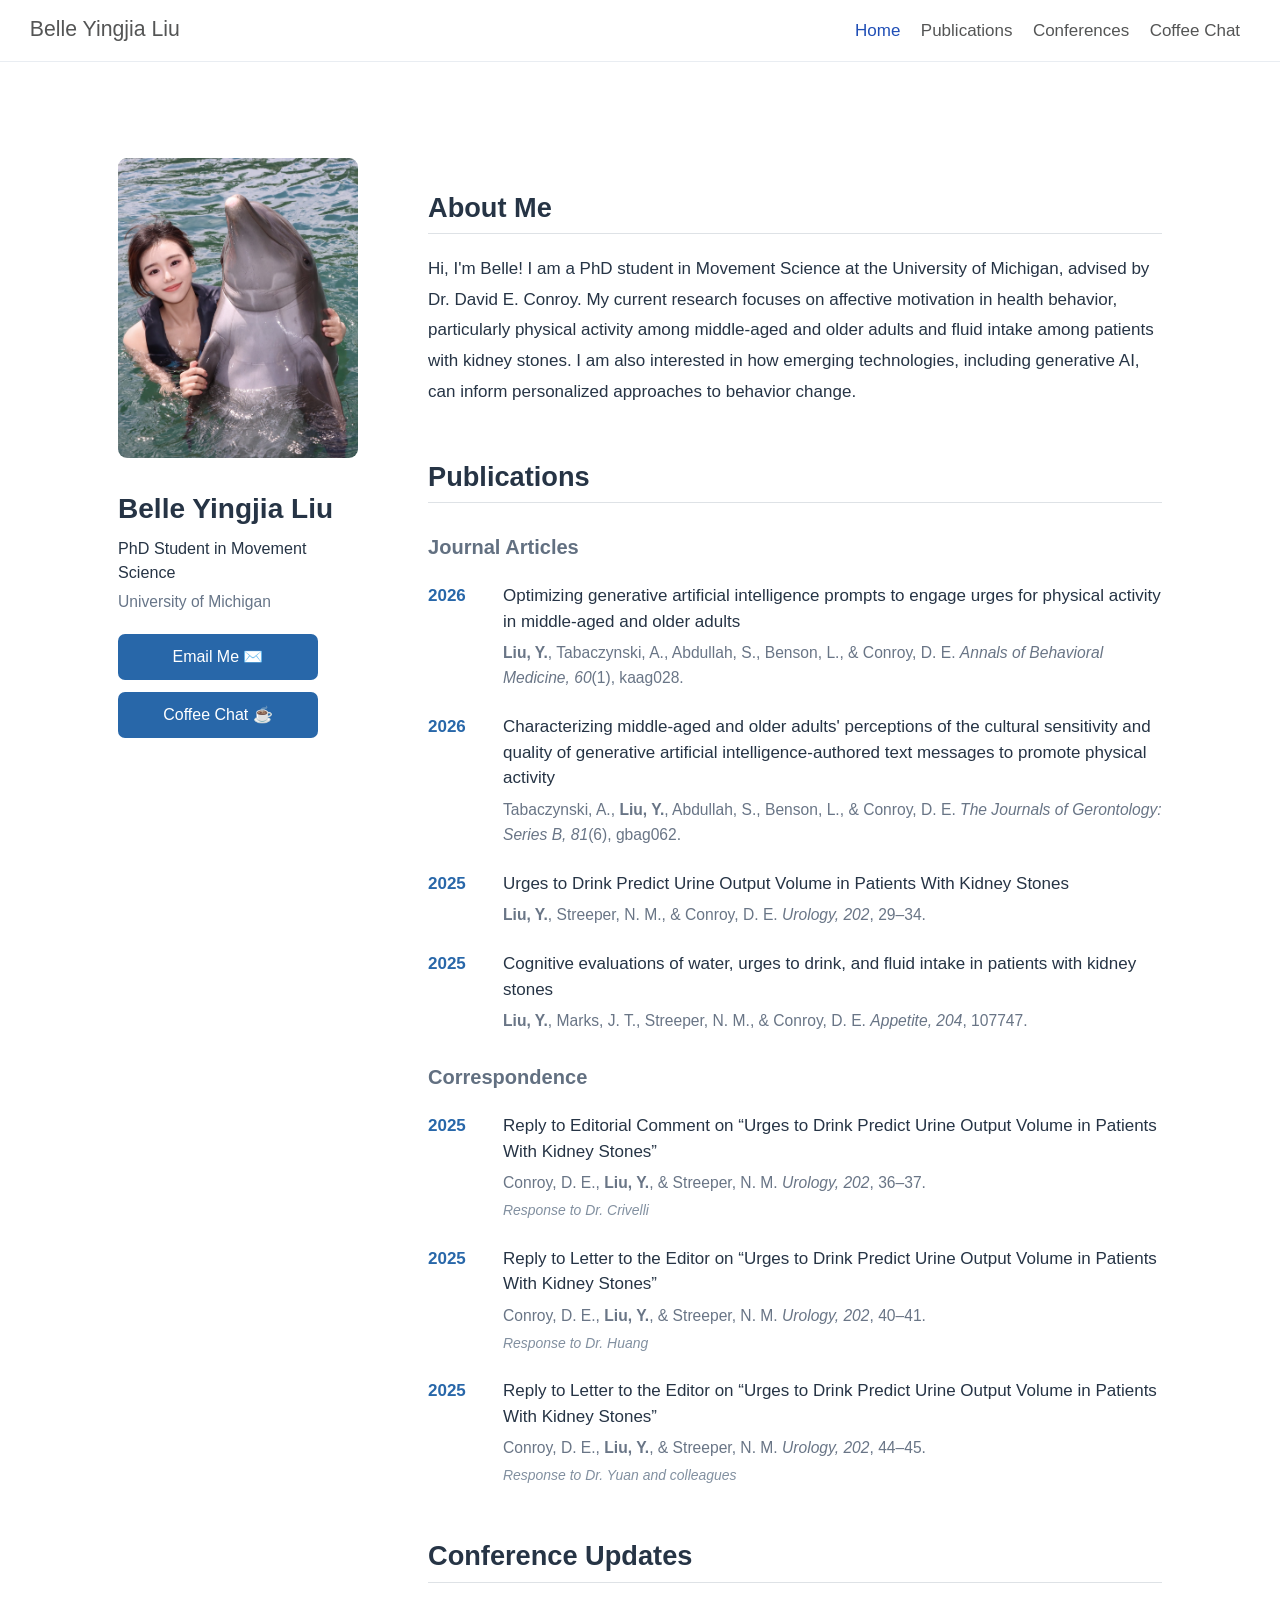
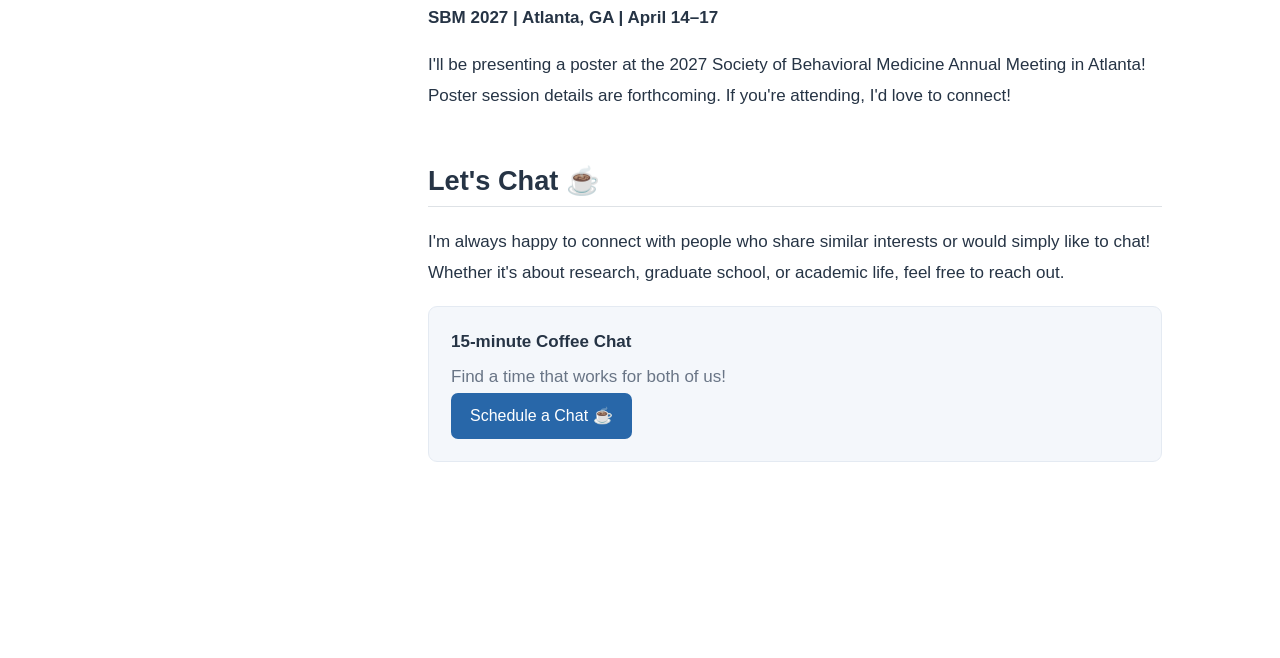
==== commit be459944: "Built site for gh-pages" ====
--- a/index.html
+++ b/index.html
@@ -156,7 +156,8 @@
     <section id="about">
     <h2 class="anchored">About Me</h2>
     <p>
-        I am a PhD student in Movement Science at the University of Michigan, working with Dr. David E. Conroy in the Motivation Lab. My current research focuses on affective determinants of health behavior, particularly in the context of physical activity among middle aged and older adults, as well as drinking behavior among patients with kidney stones. I also explore how emerging technologies, including generative AI, can inform personalized approaches to behavior change.
+        Hi, I'm Belle!
+        I am a PhD student in Movement Science at the University of Michigan, advised by Dr. David E. Conroy. My current research focuses on affective motivation in health behavior, particularly physical activity among middle-aged and older adults and fluid intake among patients with kidney stones. I am also interested in how emerging technologies, including generative AI, can inform personalized approaches to behavior change.
     </p>
     </section>
 
--- a/styles.css
+++ b/styles.css
@@ -199,3 +199,5 @@
   text-align: center;
   margin: 0;
 }
+
+
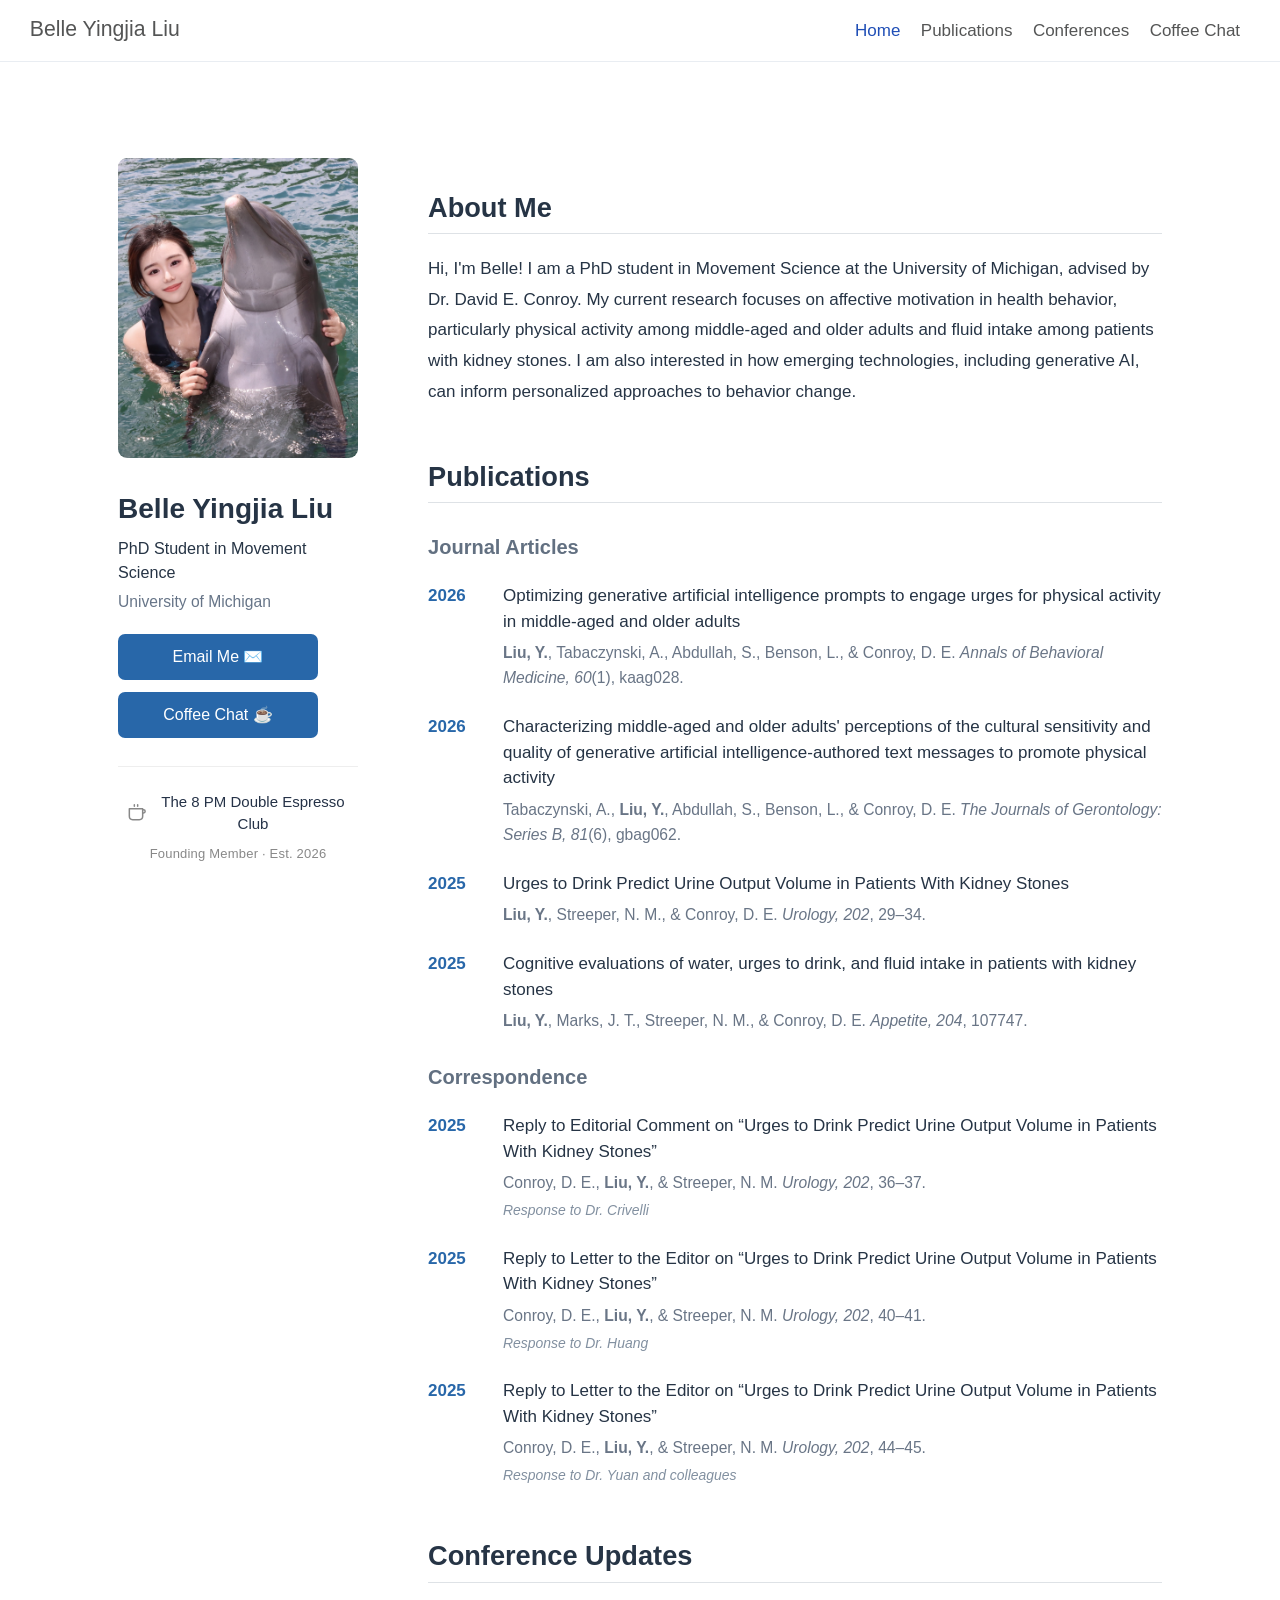
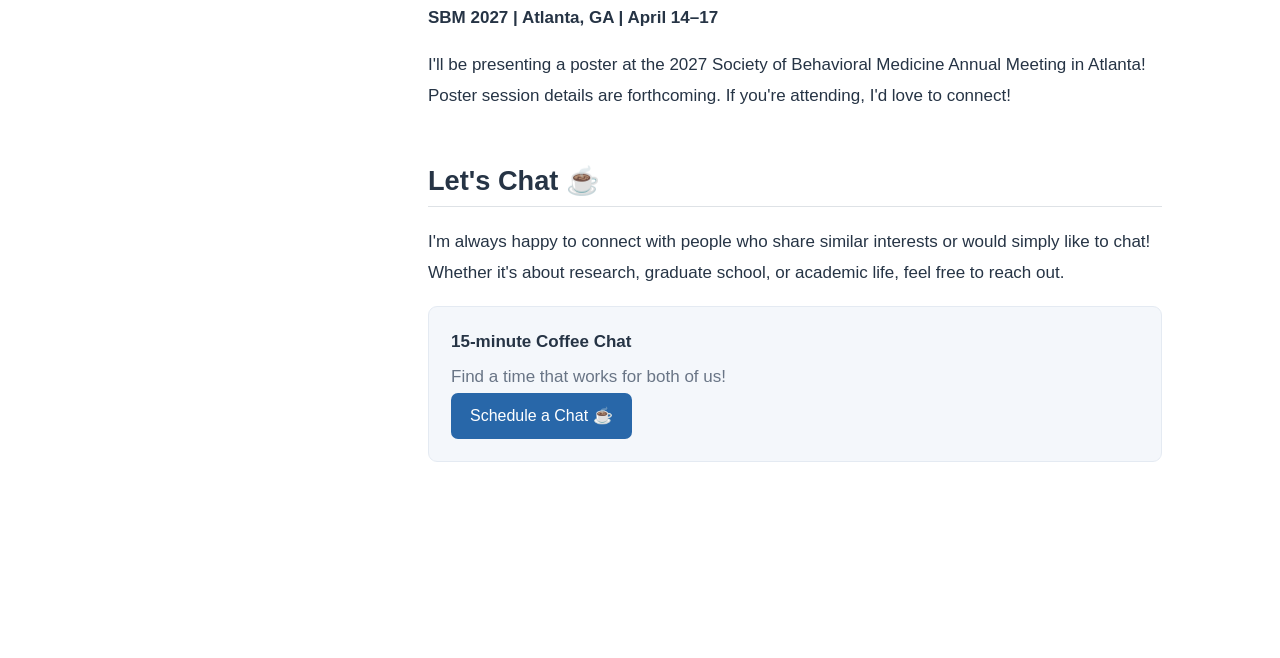
==== commit 3443ee44: "Built site for gh-pages" ====
--- a/index.html
+++ b/index.html
@@ -147,6 +147,21 @@
     <a href="#coffee-chat" class="coffee-button">
         Coffee Chat ☕ 
     </a>
+    </div>
+
+    <div class="espresso-club">
+    <div class="espresso-title">
+        <svg xmlns="http://www.w3.org/2000/svg" width="20" height="20" viewbox="0 0 24 24" fill="none" stroke="currentColor" stroke-width="1.8" stroke-linecap="round" stroke-linejoin="round">
+        <path d="M10 2v2M14 2v2"></path>
+        <path d="M4 7h16v9a4 4 0 0 1-4 4H8a4 4 0 0 1-4-4V7Z"></path>
+        <path d="M20 8h1a2 2 0 0 1 0 4h-1"></path>
+        </svg>
+        <span>The 8 PM Double Espresso Club</span>
+    </div>
+
+    <div class="espresso-subtitle">
+        Founding Member · Est. 2026
+    </div>
     </div>
 
   </div>
--- a/styles.css
+++ b/styles.css
@@ -25,7 +25,7 @@
 
 .profile-sidebar {
   position: sticky;
-  top: 100px;
+  top: 24px;
 }
 
 .portrait-placeholder {
@@ -200,4 +200,32 @@
   margin: 0;
 }
 
-
+/* The 8 PM Double Espresso Club */
+.espresso-club {
+  margin-top: 28px;
+  padding: 24px 8px 8px;
+  border-top: 1px solid #eeeeee;
+  text-align: center;
+}
+
+.espresso-title {
+  display: flex;
+  align-items: center;
+  justify-content: center;
+  gap: 10px;
+  font-size: 15px;
+  font-weight: 500;
+  color: #253247;
+}
+
+.espresso-title svg {
+  flex-shrink: 0;
+  color: #888888;
+}
+
+.espresso-subtitle {
+  margin-top: 8px;
+  font-size: 13px;
+  color: #888888;
+  letter-spacing: 0.2px;
+}
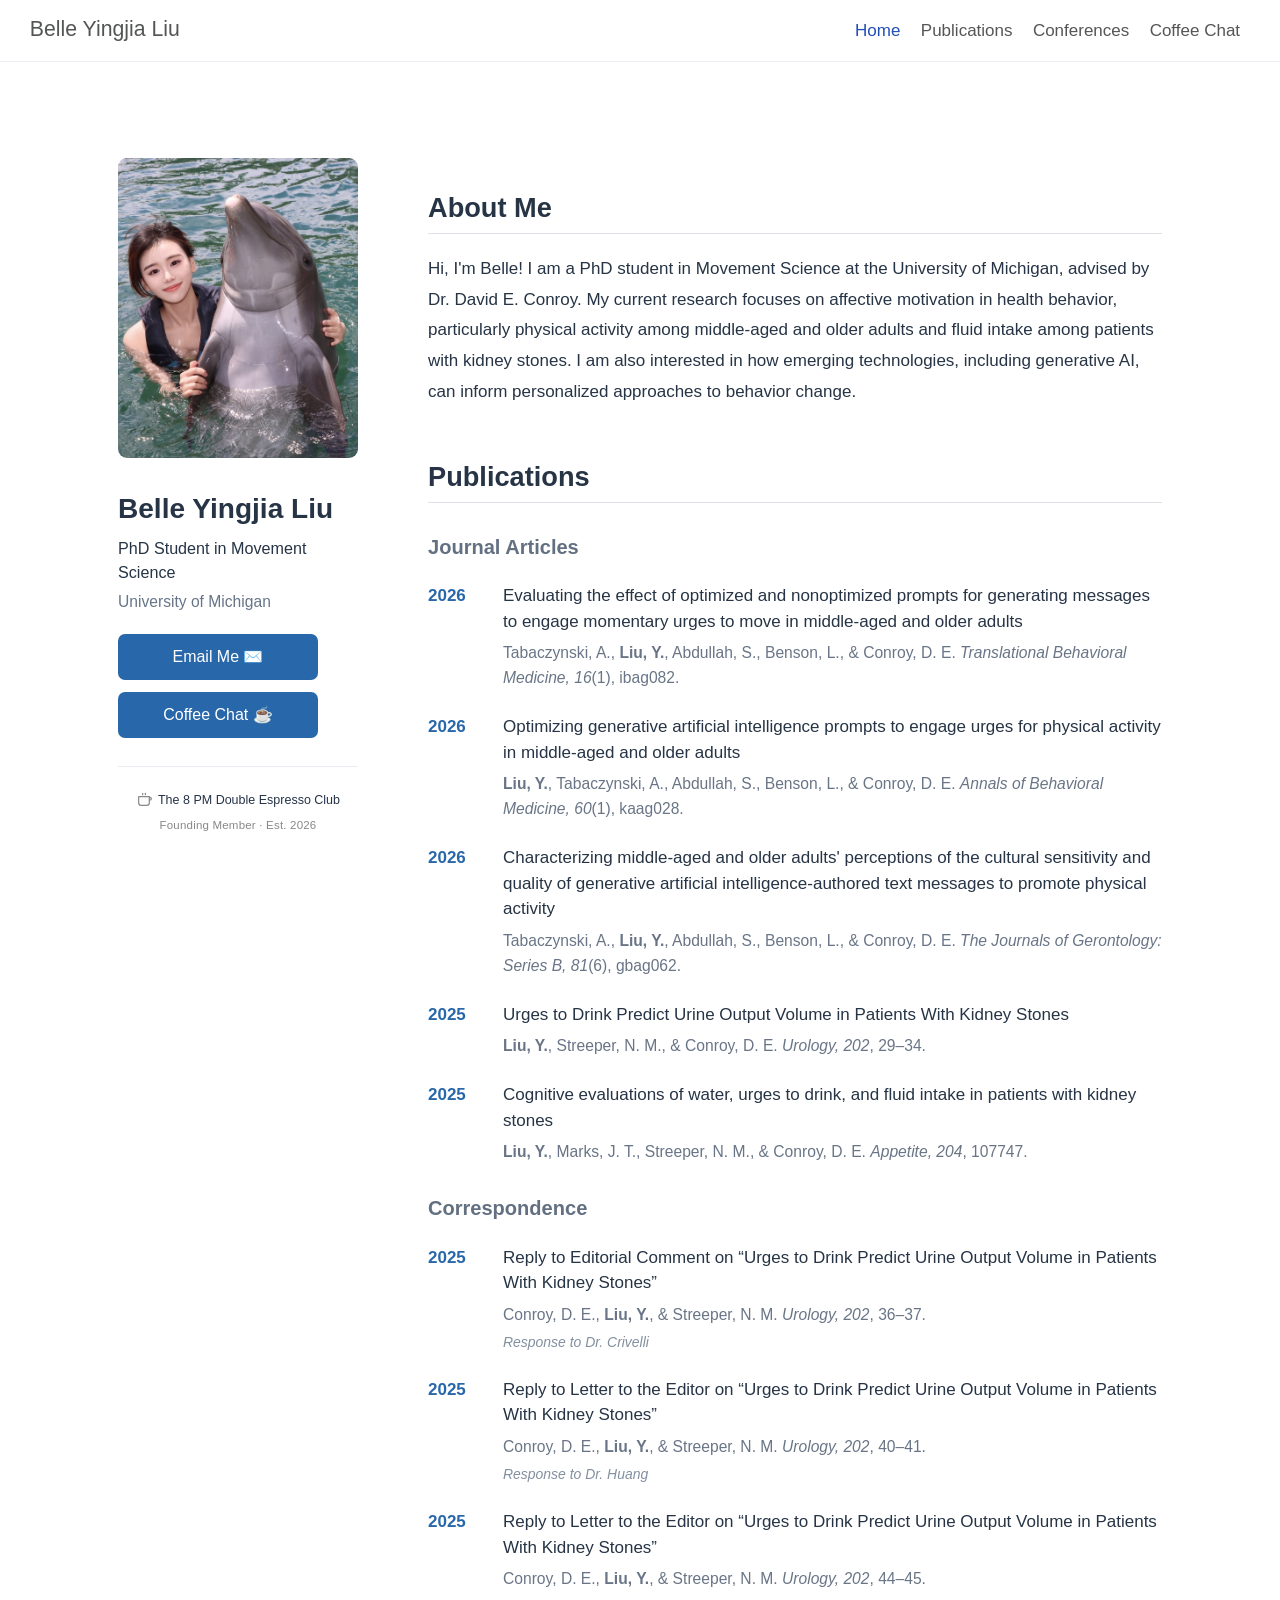
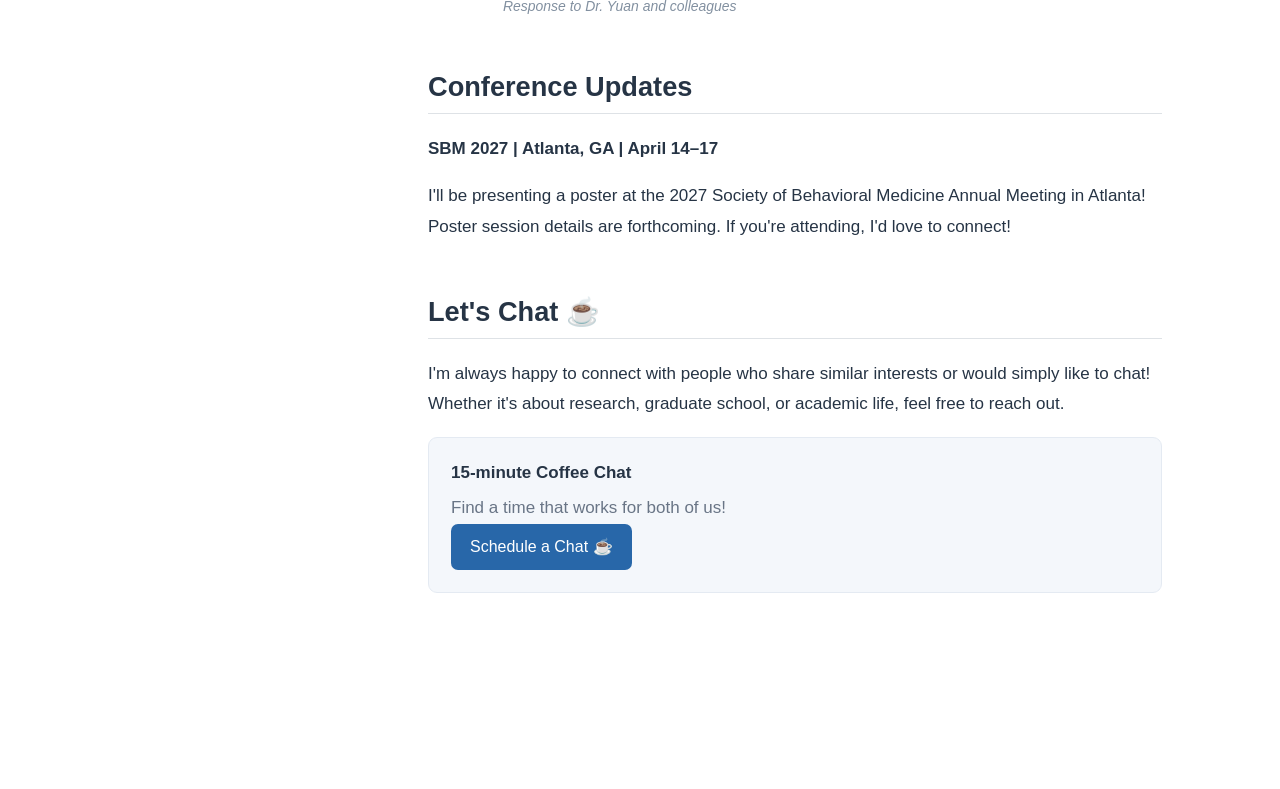
==== commit fc8ede1e: "Built site for gh-pages" ====
--- a/index.html
+++ b/index.html
@@ -180,6 +180,25 @@
     <h2 class="anchored">Publications</h2>
 
     <h3 class="publication-group-heading anchored">Journal Articles</h3>
+
+    <div class="publication">
+    <span class="year">2026</span>
+    <div>
+        <strong>
+        <a href="https://doi.org/10.1093/tbm/ibag082">
+            Evaluating the effect of optimized and nonoptimized
+            prompts for generating messages to engage momentary
+            urges to move in middle-aged and older adults
+        </a>
+        </strong>
+        <p>
+        Tabaczynski, A., <strong>Liu, Y.</strong>,
+        Abdullah, S., Benson, L., &amp; Conroy, D. E.
+        <em>Translational Behavioral Medicine, 16</em>(1),
+        ibag082.
+        </p>
+    </div>
+    </div>
 
     <div class="publication">
         <span class="year">2026</span>
--- a/styles.css
+++ b/styles.css
@@ -201,31 +201,41 @@
 }
 
 /* The 8 PM Double Espresso Club */
-.espresso-club {
+.profile-sidebar .espresso-club {
   margin-top: 28px;
-  padding: 24px 8px 8px;
-  border-top: 1px solid #eeeeee;
+  padding: 24px 0 8px;
+  border-top: 1px solid #e9edf2;
   text-align: center;
 }
 
-.espresso-title {
+.profile-sidebar .espresso-title {
   display: flex;
   align-items: center;
   justify-content: center;
-  gap: 10px;
-  font-size: 15px;
+  gap: 6px;
+  font-size: 12.5px;
   font-weight: 500;
   color: #253247;
-}
-
-.espresso-title svg {
+  white-space: nowrap;
+}
+
+.profile-sidebar .espresso-title svg {
+  width: 16px;
+  height: 16px;
   flex-shrink: 0;
   color: #888888;
 }
 
-.espresso-subtitle {
+.profile-sidebar .espresso-subtitle {
   margin-top: 8px;
-  font-size: 13px;
+  font-size: 11.5px;
   color: #888888;
   letter-spacing: 0.2px;
 }
+
+/* Prevent sidebar from being cut off on shorter screens */
+@media (max-height: 850px) and (min-width: 761px) {
+  .profile-sidebar {
+    position: static;
+  }
+}
